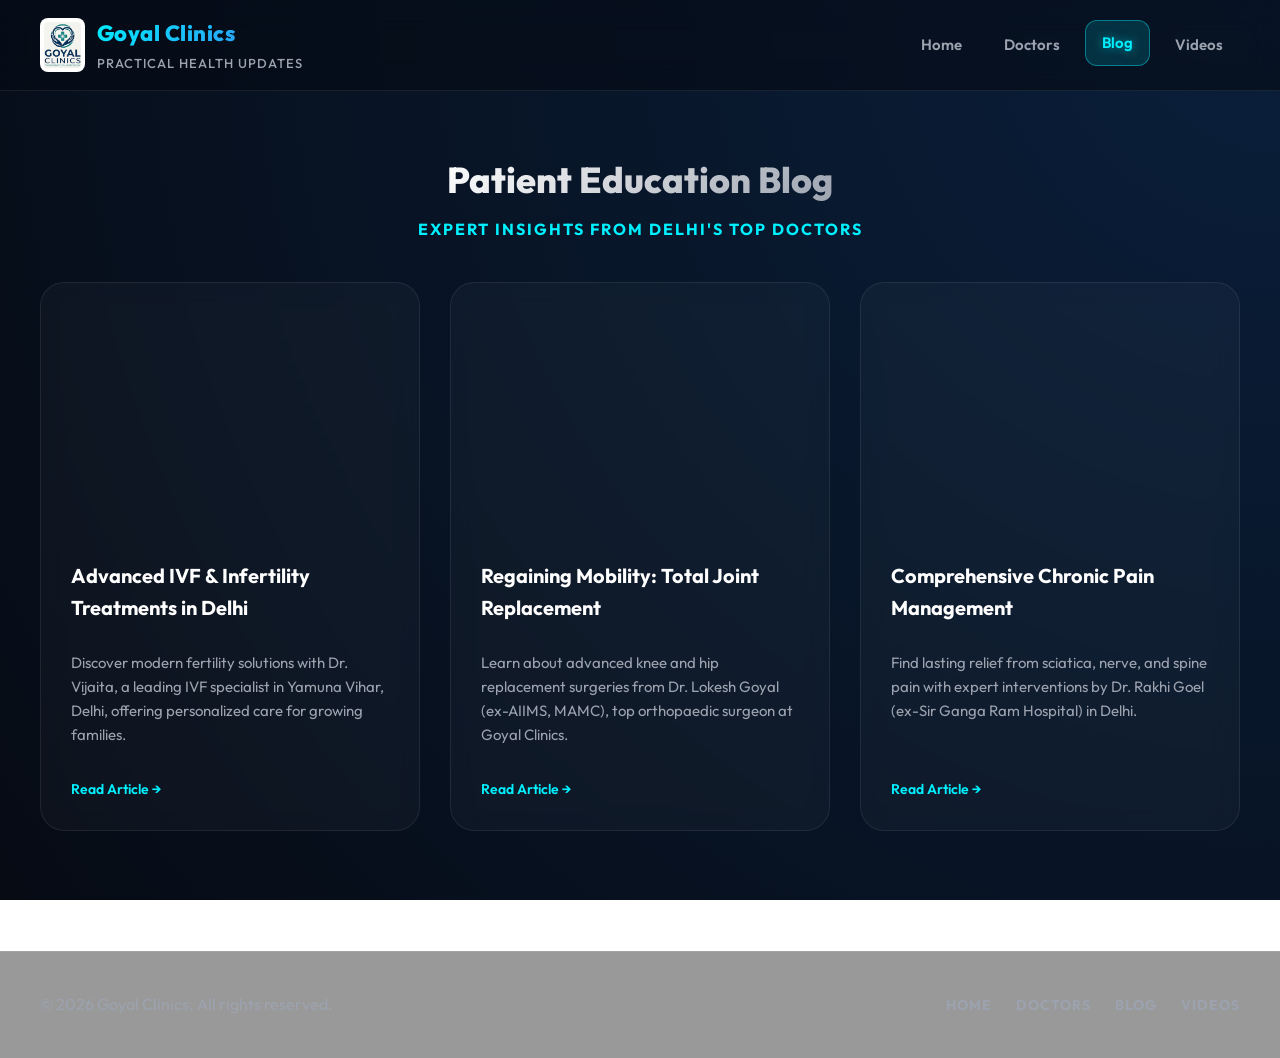
==== blog.html @ d4b0a879 "feat: add 3 SEO optimized medical blog posts and update sitemap" ====
<!DOCTYPE html>
<html lang="en">
  <head>
    <meta charset="utf-8" />
    <meta name="viewport" content="width=device-width, initial-scale=1" />
    <title>Blog | Goyal Clinics</title>
    <link rel="icon" type="image/png" href="css/IMG_4322.png" />
    <link rel="stylesheet" href="css/style.css" />
  </head>
  <body>
    <header>
      <div class="container topbar">
        <a href="index.html" class="logo">
          <img class="logo-icon" src="css/IMG_4322.png" alt="Goyal Clinics Logo" />
          <div class="logo-text">
            <strong>Goyal Clinics</strong>
            <span>Practical health updates</span>
          </div>
        </a>
        <nav aria-label="Primary navigation">
          <a href="index.html">Home</a>
          <a href="doctors.html">Doctors</a>
          <a href="blog.html" aria-current="page">Blog</a>
          <a href="videos.html">Videos</a>
        </nav>
      </div>
    </header>

    <main class="container">
      <section class="section">
        <div class="section-title">
          <h3>Patient Education Blog</h3>
          <span>Expert insights from Delhi's top doctors</span>
        </div>
        
        <div style="display: grid; grid-template-columns: repeat(auto-fit, minmax(300px, 1fr)); gap: 30px; margin-top: 40px;">
          <!-- Blog 1: IVF -->
          <a href="blog-ivf-treatment-delhi.html" class="panel" style="text-decoration: none; display: flex; flex-direction: column; transition: transform 0.3s ease;">
            <div style="width: 100%; height: 200px; background: url('https://images.unsplash.com/photo-1559839734-2b71ea197ec2?auto=format&fit=crop&q=80&w=800') center/cover; border-radius: 8px; margin-bottom: 20px;"></div>
            <h4 style="color: #fff; margin-bottom: 12px; font-size: 20px;">Advanced IVF & Infertility Treatments in Delhi</h4>
            <p class="muted" style="flex-grow: 1; font-size: 15px;">Discover modern fertility solutions with Dr. Vijaita, a leading IVF specialist in Yamuna Vihar, Delhi, offering personalized care for growing families.</p>
            <span style="color: var(--brand); font-weight: 600; margin-top: 16px; font-size: 14px;">Read Article &rarr;</span>
          </a>

          <!-- Blog 2: Joint Replacement -->
          <a href="blog-joint-replacement-surgeon-delhi.html" class="panel" style="text-decoration: none; display: flex; flex-direction: column; transition: transform 0.3s ease;">
            <div style="width: 100%; height: 200px; background: url('https://images.unsplash.com/photo-1579684385127-1ef15d508118?auto=format&fit=crop&q=80&w=800') center/cover; border-radius: 8px; margin-bottom: 20px;"></div>
            <h4 style="color: #fff; margin-bottom: 12px; font-size: 20px;">Regaining Mobility: Total Joint Replacement</h4>
            <p class="muted" style="flex-grow: 1; font-size: 15px;">Learn about advanced knee and hip replacement surgeries from Dr. Lokesh Goyal (ex-AIIMS, MAMC), top orthopaedic surgeon at Goyal Clinics.</p>
            <span style="color: var(--brand); font-weight: 600; margin-top: 16px; font-size: 14px;">Read Article &rarr;</span>
          </a>

          <!-- Blog 3: Pain Management -->
          <a href="blog-pain-management-specialist-delhi.html" class="panel" style="text-decoration: none; display: flex; flex-direction: column; transition: transform 0.3s ease;">
            <div style="width: 100%; height: 200px; background: url('https://images.unsplash.com/photo-1584515933487-779824d29309?auto=format&fit=crop&q=80&w=800') center/cover; border-radius: 8px; margin-bottom: 20px;"></div>
            <h4 style="color: #fff; margin-bottom: 12px; font-size: 20px;">Comprehensive Chronic Pain Management</h4>
            <p class="muted" style="flex-grow: 1; font-size: 15px;">Find lasting relief from sciatica, nerve, and spine pain with expert interventions by Dr. Rakhi Goel (ex-Sir Ganga Ram Hospital) in Delhi.</p>
            <span style="color: var(--brand); font-weight: 600; margin-top: 16px; font-size: 14px;">Read Article &rarr;</span>
          </a>
        </div>
      </section>
    </main>

    <footer>
      <div class="container footer-row">
        <div>© 2026 Goyal Clinics. All rights reserved.</div>
        <div class="small-links" aria-label="Quick links">
          <a href="index.html">Home</a>
          <a href="doctors.html">Doctors</a>
          <a href="blog.html">Blog</a>
          <a href="videos.html">Videos</a>
        </div>
      </div>
    </footer>
  </body>
</html>
---- css/style.css ----
@import url('https://fonts.googleapis.com/css2?family=Outfit:wght@300;400;500;600;700;800&display=swap');

:root {
  --bg: #060B14;
  --bg-gradient: radial-gradient(circle at top right, #0a1f3b 0%, #060B14 100%);
  --panel: rgba(255, 255, 255, 0.03);
  --panel-hover: rgba(255, 255, 255, 0.06);
  --panel-glass: rgba(6, 11, 20, 0.6);
  --text: #F3F4F6;
  --muted: #9CA3AF;
  --brand: #00F0FF;
  --brand-dim: rgba(0, 240, 255, 0.15);
  --brand-2: #3B82F6;
  --border: rgba(255, 255, 255, 0.08);
  --border-glow: rgba(0, 240, 255, 0.4);
  --shadow: 0 8px 32px 0 rgba(0, 0, 0, 0.37);
  --glow-shadow: 0 0 20px rgba(0, 240, 255, 0.15);
}

* {
  box-sizing: border-box;
}

html,
body {
  height: 100%;
}

body {
  margin: 0;
  font-family: 'Outfit', sans-serif;
  background: var(--bg-gradient);
  background-attachment: fixed;
  color: var(--text);
  line-height: 1.6;
  -webkit-font-smoothing: antialiased;
}

a {
  color: inherit;
  text-decoration: none;
  transition: all 0.3s ease;
}

img {
  max-width: 100%;
  height: auto;
  display: block;
}

.container {
  width: min(1200px, calc(100% - 40px));
  margin: 0 auto;
}

header {
  position: sticky;
  top: 0;
  z-index: 100;
  backdrop-filter: blur(16px);
  -webkit-backdrop-filter: blur(16px);
  background: var(--panel-glass);
  border-bottom: 1px solid var(--border);
  transition: all 0.3s ease;
}

.topbar {
  display: flex;
  align-items: center;
  justify-content: space-between;
  gap: 16px;
  padding: 16px 0;
}



.logo strong {
  font-size: 22px;
  font-weight: 800;
  letter-spacing: 0.5px;
  background: linear-gradient(135deg, var(--brand), var(--brand-2));
  -webkit-background-clip: text;
  -webkit-text-fill-color: transparent;
}

.logo span {
  font-size: 13px;
  color: var(--muted);
  font-weight: 500;
  text-transform: uppercase;
  letter-spacing: 1px;
}

nav {
  display: flex;
  gap: 8px;
  flex-wrap: wrap;
  justify-content: flex-end;
}

nav a {
  padding: 10px 16px;
  border-radius: 12px;
  border: 1px solid transparent;
  color: var(--muted);
  font-weight: 600;
  font-size: 15px;
  transition: all 0.3s cubic-bezier(0.4, 0, 0.2, 1);
}

nav a:hover, nav a[aria-current="page"] {
  background: var(--brand-dim);
  border-color: var(--border-glow);
  color: var(--brand);
  text-shadow: 0 0 10px rgba(0, 240, 255, 0.5);
  transform: translateY(-2px);
}

.hero {
  padding: 60px 0 40px;
}

.hero-grid {
  display: grid;
  grid-template-columns: 1.2fr 0.8fr;
  gap: 24px;
  align-items: stretch;
}

.hero-card {
  background: var(--panel);
  backdrop-filter: blur(10px);
  border: 1px solid var(--border);
  border-radius: 24px;
  box-shadow: var(--shadow);
  padding: 40px;
  position: relative;
  overflow: hidden;
  transition: transform 0.3s ease, box-shadow 0.3s ease;
}

.hero-card::before {
  content: '';
  position: absolute;
  top: -50%;
  left: -50%;
  width: 200%;
  height: 200%;
  background: radial-gradient(circle, var(--brand-dim) 0%, transparent 50%);
  opacity: 0.3;
  pointer-events: none;
}

.hero-card:hover {
  transform: translateY(-5px);
  box-shadow: var(--glow-shadow);
  border-color: rgba(255, 255, 255, 0.15);
}

.hero h2 {
  margin: 0 0 16px;
  font-size: clamp(28px, 3.5vw, 48px);
  line-height: 1.2;
  font-weight: 800;
  color: #fff;
}

.hero p {
  margin: 0 0 24px;
  color: var(--muted);
  font-size: 18px;
}

.stats-grid {
  margin-top: 30px;
  display: grid;
  grid-template-columns: repeat(3, minmax(0, 1fr));
  gap: 16px;
}

.stat-card {
  border: 1px solid var(--border);
  background: rgba(0, 0, 0, 0.2);
  border-radius: 16px;
  padding: 20px;
  text-align: center;
  transition: all 0.3s ease;
}

.stat-card:hover {
  border-color: var(--brand);
  background: var(--brand-dim);
  transform: scale(1.05);
}

.stat-card strong {
  display: block;
  font-size: 32px;
  font-weight: 800;
  line-height: 1;
  background: linear-gradient(135deg, var(--brand), #fff);
  -webkit-background-clip: text;
  -webkit-text-fill-color: transparent;
}

.stat-card span {
  display: block;
  margin-top: 8px;
  font-size: 13px;
  color: var(--muted);
  font-weight: 600;
  text-transform: uppercase;
  letter-spacing: 0.5px;
}

.institute-marquee {
  margin-top: 40px;
  border-top: 1px solid var(--border);
  padding-top: 30px;
  overflow: hidden;
  mask-image: linear-gradient(to right, transparent, black 15%, black 85%, transparent);
}

.institute-track {
  display: flex;
  gap: 16px;
  width: max-content;
  animation: scroll-institutes 30s linear infinite;
}

.institute-logo {
  display: inline-flex;
  align-items: center;
  justify-content: center;
  white-space: nowrap;
  padding: 12px 24px;
  border-radius: 999px;
  border: 1px solid var(--border);
  background: rgba(0, 0, 0, 0.3);
  color: var(--muted);
  font-size: 14px;
  font-weight: 700;
  letter-spacing: 0.5px;
  transition: all 0.3s ease;
}

.institute-logo:hover {
  color: #fff;
  border-color: var(--brand);
  background: var(--brand-dim);
  box-shadow: var(--glow-shadow);
}

@keyframes scroll-institutes {
  from { transform: translateX(0); }
  to { transform: translateX(-50%); }
}

.hero-badges {
  display: flex;
  gap: 12px;
  flex-wrap: wrap;
  margin-top: 24px;
}

.badge {
  border: 1px solid var(--border);
  background: var(--panel);
  padding: 12px 16px;
  border-radius: 16px;
  font-weight: 700;
  font-size: 14px;
  color: var(--text);
}

.cta-card {
  display: flex;
  flex-direction: column;
  gap: 16px;
  justify-content: center;
}

.btn-row {
  display: flex;
  gap: 16px;
  flex-wrap: wrap;
  margin-top: 10px;
}

.btn {
  display: inline-flex;
  align-items: center;
  justify-content: center;
  gap: 8px;
  padding: 14px 28px;
  border-radius: 999px;
  border: 1px solid transparent;
  font-weight: 800;
  font-size: 16px;
  cursor: pointer;
  transition: all 0.3s cubic-bezier(0.4, 0, 0.2, 1);
  text-transform: uppercase;
  letter-spacing: 1px;
}

.btn-primary {
  background: linear-gradient(135deg, var(--brand), var(--brand-2));
  color: #000;
  box-shadow: 0 4px 15px rgba(0, 240, 255, 0.3);
}

.btn-primary:hover {
  transform: translateY(-3px) scale(1.02);
  box-shadow: 0 8px 25px rgba(0, 240, 255, 0.5);
}

.btn-secondary {
  background: rgba(255, 255, 255, 0.05);
  color: #fff;
  border-color: rgba(255, 255, 255, 0.2);
}

.btn-secondary:hover {
  background: rgba(255, 255, 255, 0.1);
  border-color: #fff;
  transform: translateY(-3px);
}

.section {
  padding: 60px 0;
}

.hero-banner {
  margin-top: 40px;
  border: 1px solid rgba(255, 255, 255, 0.1);
  border-radius: 32px;
  overflow: hidden;
  background: linear-gradient(105deg, rgba(6, 11, 20, 0.95) 0%, rgba(6, 11, 20, 0.6) 100%),
    url("../ce05b0d8-c887-4ce3-b5c1-f48594f68617.jpeg");
  background-size: cover;
  background-position: center;
  box-shadow: var(--shadow);
  position: relative;
}

.hero-banner::after {
  content: '';
  position: absolute;
  top: 0; left: 0; right: 0; bottom: 0;
  background: linear-gradient(180deg, transparent 50%, rgba(6, 11, 20, 0.8) 100%);
  pointer-events: none;
}

.hero-banner-content {
  padding: clamp(40px, 6vw, 80px);
  max-width: 800px;
  position: relative;
  z-index: 1;
}

.hero-kicker {
  display: inline-block;
  margin: 0 0 16px;
  padding: 6px 16px;
  border-radius: 999px;
  border: 1px solid var(--border-glow);
  background: var(--brand-dim);
  color: var(--brand);
  font-size: 13px;
  font-weight: 800;
  text-transform: uppercase;
  letter-spacing: 1.5px;
}

.hero-banner h1 {
  margin: 0;
  line-height: 1.1;
  font-size: clamp(36px, 5vw, 64px);
  font-weight: 800;
  text-shadow: 0 4px 12px rgba(0, 0, 0, 0.5);
}

.hero-banner p {
  margin: 20px 0 32px;
  color: #D1D5DB;
  font-size: 20px;
  max-width: 600px;
}

.section-title {
  display: flex;
  flex-direction: column;
  align-items: center;
  text-align: center;
  margin-bottom: 40px;
}

.section-title h3 {
  margin: 0 0 8px;
  font-size: 36px;
  font-weight: 800;
  background: linear-gradient(135deg, #fff, var(--muted));
  -webkit-background-clip: text;
  -webkit-text-fill-color: transparent;
}

.section-title span {
  color: var(--brand);
  font-size: 16px;
  font-weight: 700;
  text-transform: uppercase;
  letter-spacing: 2px;
}

.grid-3 {
  display: grid;
  grid-template-columns: repeat(3, 1fr);
  gap: 24px;
}

.top-doctor-card {
  display: flex;
  flex-direction: column;
  background: var(--panel);
  border: 1px solid var(--border);
  border-radius: 24px;
  padding: 20px;
  transition: all 0.4s cubic-bezier(0.175, 0.885, 0.32, 1.275);
}

.top-doctor-card:hover {
  transform: translateY(-10px);
  border-color: rgba(255, 255, 255, 0.2);
  box-shadow: 0 20px 40px rgba(0, 0, 0, 0.4), 0 0 20px rgba(0, 240, 255, 0.1);
  background: var(--panel-hover);
}

.top-doctor-image {
  width: 100%;
  aspect-ratio: 1 / 1;
  height: auto;
  object-fit: cover;
  object-position: center top;
  border-radius: 16px;
  border: 1px solid var(--border);
  margin-bottom: 20px;
  transition: transform 0.5s ease;
}

.top-doctor-card:hover .top-doctor-image {
  transform: scale(1.02);
}

.top-doctor-card h4 {
  margin: 0 0 12px;
  font-size: 24px;
  font-weight: 700;
}

.panel {
  background: var(--panel);
  border: 1px solid var(--border);
  border-radius: 24px;
  padding: 30px;
  backdrop-filter: blur(10px);
  transition: all 0.3s ease;
}

.service {
  text-align: center;
}

.service:hover {
  border-color: var(--brand);
  box-shadow: var(--glow-shadow);
  transform: translateY(-5px);
}

.service h4 {
  margin: 0 0 12px;
  font-size: 22px;
  font-weight: 700;
}

.service p {
  margin: 0 0 20px;
  color: var(--muted);
  font-size: 16px;
}

.doctor-card {
  display: grid;
  grid-template-columns: 140px 1fr;
  gap: 24px;
  align-items: center;
  padding: 24px;
}

.doctor-card:hover {
  border-color: rgba(255, 255, 255, 0.2);
  background: var(--panel-hover);
}

.doctor-photo {
  width: 140px;
  height: 140px;
  border-radius: 24px;
  overflow: hidden;
  border: 2px solid var(--border);
  background: var(--panel-2);
  box-shadow: var(--shadow);
}

.doctor-photo img {
  width: 100%;
  height: 100%;
  object-fit: cover;
  object-position: center top;
}

.doctor-meta h4 {
  margin: 0 0 8px;
  font-size: 26px;
  font-weight: 800;
}

.doctor-meta p {
  margin: 0 0 16px;
  color: var(--brand);
  font-size: 16px;
  font-weight: 600;
}

.pill-row {
  display: flex;
  gap: 10px;
  flex-wrap: wrap;
}

.pill {
  border: 1px solid var(--border);
  background: rgba(0, 0, 0, 0.3);
  padding: 8px 16px;
  border-radius: 999px;
  font-size: 13px;
  font-weight: 700;
  color: var(--muted);
  transition: all 0.3s ease;
}

.pill:hover {
  color: #fff;
  border-color: var(--brand);
  box-shadow: 0 0 10px rgba(0, 240, 255, 0.2);
}

.know-more-link {
  display: inline-flex;
  align-items: center;
  justify-content: center;
  gap: 8px;
  padding: 12px 24px;
  border-radius: 999px;
  border: 1px solid var(--border);
  background: transparent;
  color: #fff;
  font-size: 14px;
  font-weight: 800;
  text-transform: uppercase;
  letter-spacing: 1px;
  transition: all 0.3s ease;
}

.know-more-link:hover {
  background: var(--brand);
  border-color: var(--brand);
  color: #000;
  box-shadow: 0 4px 15px rgba(0, 240, 255, 0.4);
}

.review-card p {
  margin: 0 0 20px;
  color: var(--text);
  font-size: 18px;
  font-style: italic;
  line-height: 1.8;
}

.review-card strong {
  font-size: 16px;
  color: var(--brand);
}

.testimonial-carousel {
  display: grid;
  grid-template-columns: auto 1fr auto;
  gap: 20px;
  align-items: center;
}

.testimonial-viewport {
  overflow: hidden;
}

.testimonial-track {
  display: flex;
  transition: transform 0.6s cubic-bezier(0.25, 1, 0.5, 1);
}

.testimonial-slide {
  min-width: 100%;
}

.carousel-btn {
  width: 50px;
  height: 50px;
  border-radius: 999px;
  border: 1px solid var(--border);
  background: var(--panel);
  color: #fff;
  font-size: 28px;
  line-height: 1;
  cursor: pointer;
  transition: all 0.3s ease;
  display: flex;
  align-items: center;
  justify-content: center;
}

.carousel-btn:hover {
  background: var(--brand);
  color: #000;
  border-color: var(--brand);
  transform: scale(1.1);
}

.carousel-dots {
  display: flex;
  justify-content: center;
  gap: 12px;
  margin-top: 24px;
}

.dot {
  width: 10px;
  height: 10px;
  border-radius: 999px;
  border: 0;
  background: rgba(255, 255, 255, 0.2);
  cursor: pointer;
  transition: all 0.3s ease;
}

.dot.active {
  width: 32px;
  background: var(--brand);
  box-shadow: 0 0 10px rgba(0, 240, 255, 0.5);
}

.whatsapp-float {
  position: fixed;
  right: 30px;
  bottom: 30px;
  z-index: 50;
  display: inline-flex;
  align-items: center;
  justify-content: center;
  padding: 16px 24px;
  border-radius: 999px;
  border: 1px solid rgba(255, 255, 255, 0.1);
  background: linear-gradient(135deg, #25D366, #128C7E);
  color: #ffffff;
  font-size: 15px;
  font-weight: 800;
  text-transform: uppercase;
  letter-spacing: 1px;
  box-shadow: 0 10px 30px rgba(37, 211, 102, 0.4);
  transition: all 0.3s cubic-bezier(0.175, 0.885, 0.32, 1.275);
}

.whatsapp-float:hover {
  transform: translateY(-5px) scale(1.05);
  box-shadow: 0 15px 40px rgba(37, 211, 102, 0.6);
}

.muted {
  color: var(--muted);
}

.divider {
  height: 1px;
  background: linear-gradient(90deg, transparent, var(--border), transparent);
  margin: 40px 0;
}

.contact-grid {
  display: grid;
  grid-template-columns: 1fr 1fr;
  gap: 24px;
}

label {
  display: block;
  font-weight: 700;
  font-size: 14px;
  margin-bottom: 8px;
  color: var(--muted);
  text-transform: uppercase;
  letter-spacing: 1px;
}

input,
textarea {
  width: 100%;
  padding: 16px;
  border-radius: 16px;
  border: 1px solid var(--border);
  background: rgba(0, 0, 0, 0.4);
  color: #fff;
  font-family: inherit;
  font-size: 16px;
  outline: none;
  transition: all 0.3s ease;
}

input:focus,
textarea:focus {
  border-color: var(--brand);
  box-shadow: 0 0 0 4px var(--brand-dim);
  background: rgba(0, 0, 0, 0.6);
}

textarea {
  resize: vertical;
  min-height: 140px;
}

footer {
  padding: 40px 0;
  background: rgba(0, 0, 0, 0.4);
  border-top: 1px solid var(--border);
  margin-top: 60px;
  color: var(--muted);
}

.footer-row {
  display: flex;
  justify-content: space-between;
  gap: 20px;
  flex-wrap: wrap;
  align-items: center;
}

.small-links {
  display: flex;
  gap: 24px;
  flex-wrap: wrap;
  font-weight: 700;
}

.small-links a {
  color: var(--muted);
  text-transform: uppercase;
  letter-spacing: 1px;
  font-size: 14px;
}

.small-links a:hover {
  color: var(--brand);
}

@media (max-width: 900px) {
  .hero-grid {
    grid-template-columns: 1fr;
  }
  .institute-track {
    animation-duration: 20s;
  }
  .grid-3 {
    grid-template-columns: 1fr;
  }
  .stats-grid {
    grid-template-columns: 1fr;
  }
  .testimonial-carousel {
    grid-template-columns: 1fr;
  }
  .carousel-btn {
    display: none;
  }
  .contact-grid {
    grid-template-columns: 1fr;
  }
  
  /* Mobile styling applied before */
  .topbar {
    flex-direction: column;
    text-align: center;
  }
  nav {
    justify-content: center;
    width: 100%;
  }
  .footer-row {
    flex-direction: column;
    justify-content: center;
  }
  .small-links {
    justify-content: center;
  }
  .doctor-card {
    grid-template-columns: 1fr;
    text-align: center;
    gap: 16px;
  }
  .doctor-photo {
    width: 140px;
    height: 140px;
    margin: 0 auto;
  }
  .pill-row {
    justify-content: center;
  }
}

.logo {
  display: flex;
  flex-direction: row;
  align-items: center;
  gap: 12px;
  text-decoration: none;
  transition: transform 0.3s ease;
}
.logo:hover {
  transform: translateY(-2px);
}
.logo-text {
  display: flex;
  flex-direction: column;
  gap: 2px;
}
.logo-icon {
  width: auto;
  max-width: 200px;
  height: 54px;
  object-fit: contain;
  background-color: #ffffff;
  padding: 4px;
  border-radius: 8px;
  display: block;
}

/* Timeline Component */
.timeline {
            position: relative;
            max-width: 800px;
            margin: 40px auto;
            padding-left: 50px;
          }
          
          .timeline::before {
            content: '';
            position: absolute;
            top: 0;
            bottom: 0;
            left: 24px;
            width: 2px;
            background: linear-gradient(180deg, var(--brand), var(--brand-2));
            box-shadow: var(--glow-shadow);
          }
          
          .timeline-item {
            position: relative;
            margin-bottom: 40px;
          }
          
          .timeline-item:last-child {
            margin-bottom: 0;
          }
          
          .timeline-dot {
            position: absolute;
            left: -50px;
            width: 50px;
            height: 50px;
            border-radius: 50%;
            background: #fff;
            border: 3px solid var(--panel);
            display: flex;
            align-items: center;
            justify-content: center;
            overflow: hidden;
            box-shadow: 0 0 15px rgba(0, 240, 255, 0.4);
            z-index: 1;
          }
          
          .timeline-dot img {
            width: 32px;
            height: 32px;
            object-fit: contain;
          }
          
          .timeline-content {
            background: var(--panel);
            border: 1px solid var(--border);
            border-radius: 16px;
            padding: 24px;
            backdrop-filter: blur(10px);
            transition: all 0.3s ease;
          }
          
          .timeline-content:hover {
            transform: translateX(8px);
            border-color: var(--brand);
            box-shadow: var(--glow-shadow);
            background: var(--panel-hover);
          }
          
          .timeline-content h4 {
            margin: 0 0 6px;
            color: var(--brand);
            font-size: 20px;
            font-weight: 800;
          }
          
          .timeline-content p {
            margin: 0;
            color: var(--text);
            font-size: 16px;
          }
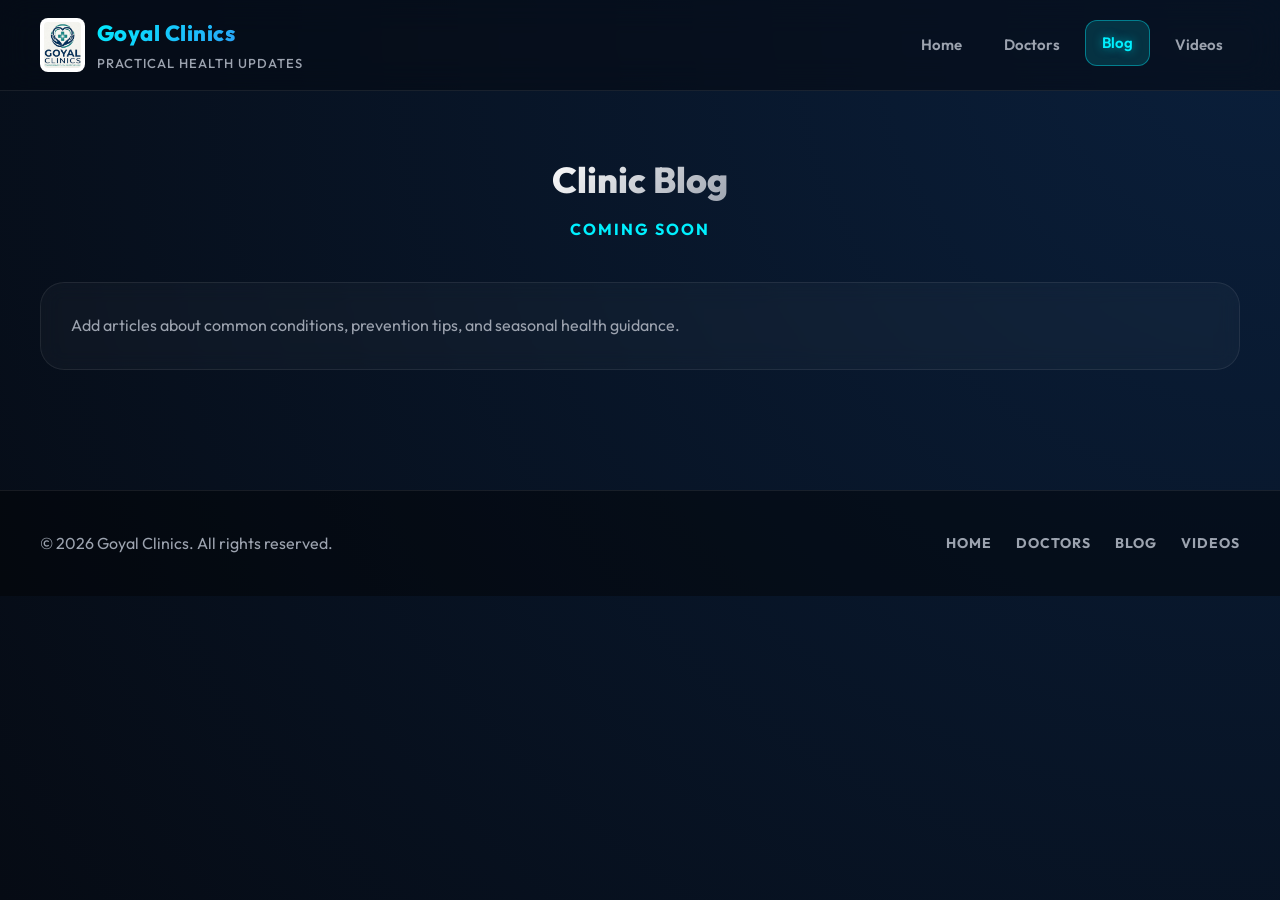
==== commit 4e7d7827: "refactor: remove three blog posts and update blog listing and sitemap accordingly" ====
--- a/blog.html
+++ b/blog.html
@@ -29,34 +29,13 @@
     <main class="container">
       <section class="section">
         <div class="section-title">
-          <h3>Patient Education Blog</h3>
-          <span>Expert insights from Delhi's top doctors</span>
+          <h3>Clinic Blog</h3>
+          <span>Coming soon</span>
         </div>
-        
-        <div style="display: grid; grid-template-columns: repeat(auto-fit, minmax(300px, 1fr)); gap: 30px; margin-top: 40px;">
-          <!-- Blog 1: IVF -->
-          <a href="blog-ivf-treatment-delhi.html" class="panel" style="text-decoration: none; display: flex; flex-direction: column; transition: transform 0.3s ease;">
-            <div style="width: 100%; height: 200px; background: url('https://images.unsplash.com/photo-1559839734-2b71ea197ec2?auto=format&fit=crop&q=80&w=800') center/cover; border-radius: 8px; margin-bottom: 20px;"></div>
-            <h4 style="color: #fff; margin-bottom: 12px; font-size: 20px;">Advanced IVF & Infertility Treatments in Delhi</h4>
-            <p class="muted" style="flex-grow: 1; font-size: 15px;">Discover modern fertility solutions with Dr. Vijaita, a leading IVF specialist in Yamuna Vihar, Delhi, offering personalized care for growing families.</p>
-            <span style="color: var(--brand); font-weight: 600; margin-top: 16px; font-size: 14px;">Read Article &rarr;</span>
-          </a>
-
-          <!-- Blog 2: Joint Replacement -->
-          <a href="blog-joint-replacement-surgeon-delhi.html" class="panel" style="text-decoration: none; display: flex; flex-direction: column; transition: transform 0.3s ease;">
-            <div style="width: 100%; height: 200px; background: url('https://images.unsplash.com/photo-1579684385127-1ef15d508118?auto=format&fit=crop&q=80&w=800') center/cover; border-radius: 8px; margin-bottom: 20px;"></div>
-            <h4 style="color: #fff; margin-bottom: 12px; font-size: 20px;">Regaining Mobility: Total Joint Replacement</h4>
-            <p class="muted" style="flex-grow: 1; font-size: 15px;">Learn about advanced knee and hip replacement surgeries from Dr. Lokesh Goyal (ex-AIIMS, MAMC), top orthopaedic surgeon at Goyal Clinics.</p>
-            <span style="color: var(--brand); font-weight: 600; margin-top: 16px; font-size: 14px;">Read Article &rarr;</span>
-          </a>
-
-          <!-- Blog 3: Pain Management -->
-          <a href="blog-pain-management-specialist-delhi.html" class="panel" style="text-decoration: none; display: flex; flex-direction: column; transition: transform 0.3s ease;">
-            <div style="width: 100%; height: 200px; background: url('https://images.unsplash.com/photo-1584515933487-779824d29309?auto=format&fit=crop&q=80&w=800') center/cover; border-radius: 8px; margin-bottom: 20px;"></div>
-            <h4 style="color: #fff; margin-bottom: 12px; font-size: 20px;">Comprehensive Chronic Pain Management</h4>
-            <p class="muted" style="flex-grow: 1; font-size: 15px;">Find lasting relief from sciatica, nerve, and spine pain with expert interventions by Dr. Rakhi Goel (ex-Sir Ganga Ram Hospital) in Delhi.</p>
-            <span style="color: var(--brand); font-weight: 600; margin-top: 16px; font-size: 14px;">Read Article &rarr;</span>
-          </a>
+        <div class="panel">
+          <p class="muted" style="margin:0;">
+            Add articles about common conditions, prevention tips, and seasonal health guidance.
+          </p>
         </div>
       </section>
     </main>
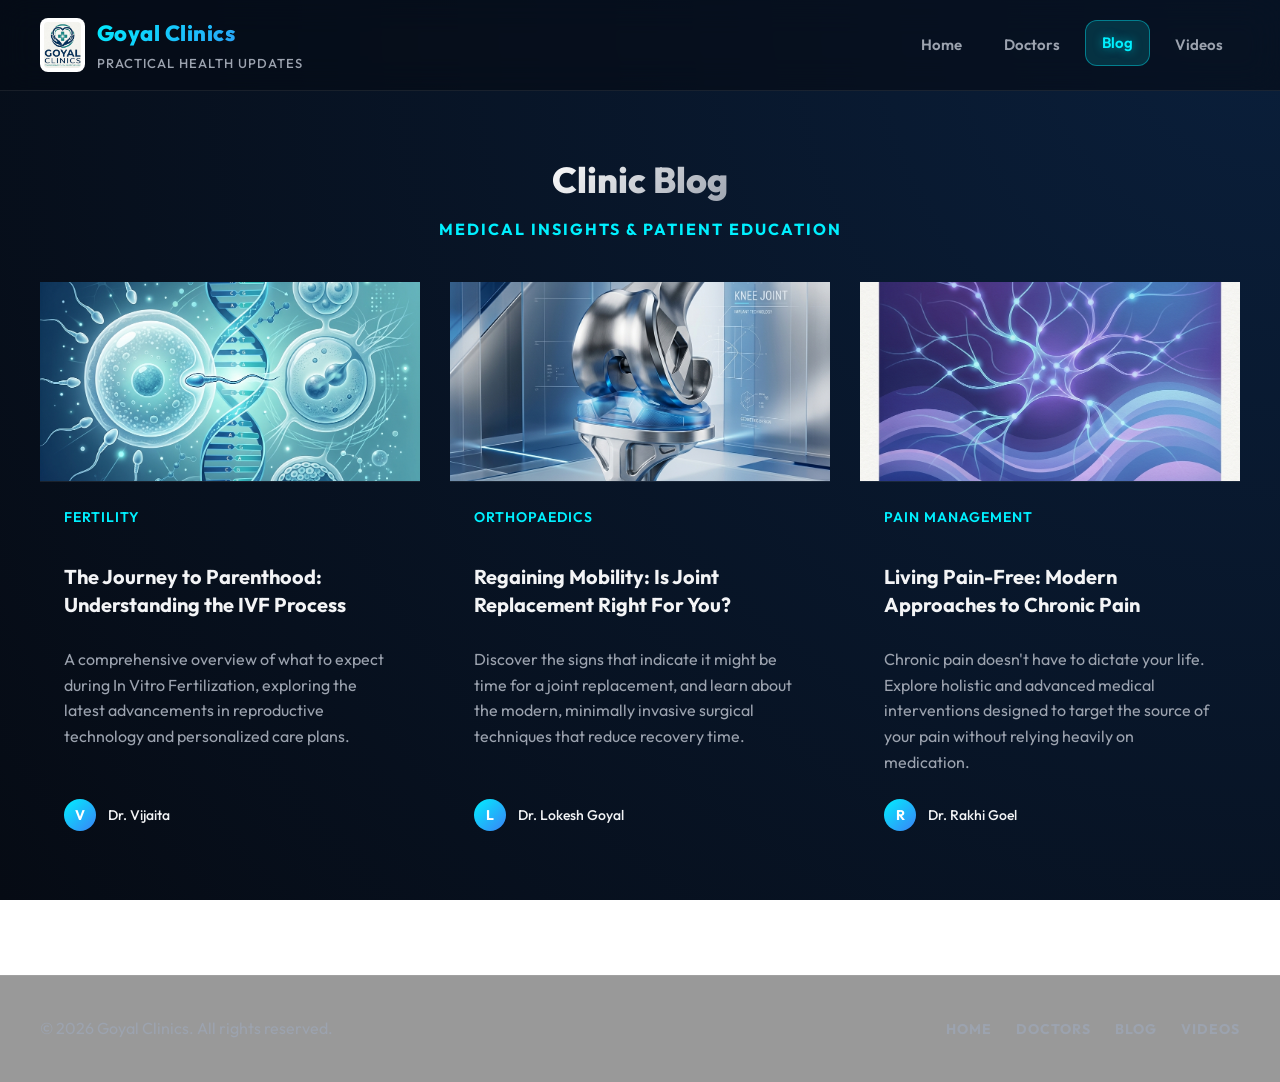
==== commit 5f1aa569: "feat: add 3 generic blog entries with generated abstract medical images" ====
--- a/blog.html
+++ b/blog.html
@@ -30,12 +30,51 @@
       <section class="section">
         <div class="section-title">
           <h3>Clinic Blog</h3>
-          <span>Coming soon</span>
+          <span>Medical insights & patient education</span>
         </div>
-        <div class="panel">
-          <p class="muted" style="margin:0;">
-            Add articles about common conditions, prevention tips, and seasonal health guidance.
-          </p>
+        
+        <div style="display: grid; grid-template-columns: repeat(auto-fit, minmax(300px, 1fr)); gap: 30px;">
+          <!-- IVF Blog -->
+          <div class="card" style="display: flex; flex-direction: column; overflow: hidden; padding: 0;">
+            <img src="ivf-blog.png" alt="IVF Abstract" style="width: 100%; height: 200px; object-fit: cover; border-bottom: 1px solid rgba(255, 255, 255, 0.08);" />
+            <div style="padding: 24px; flex-grow: 1; display: flex; flex-direction: column;">
+              <span style="color: var(--brand); font-size: 14px; margin-bottom: 8px; font-weight: 600; text-transform: uppercase; letter-spacing: 1px;">Fertility</span>
+              <h4 style="font-size: 20px; margin-bottom: 12px; line-height: 1.4;">The Journey to Parenthood: Understanding the IVF Process</h4>
+              <p class="muted" style="margin-bottom: 24px; flex-grow: 1;">A comprehensive overview of what to expect during In Vitro Fertilization, exploring the latest advancements in reproductive technology and personalized care plans.</p>
+              <div style="display: flex; align-items: center; gap: 12px; margin-top: auto;">
+                <div style="width: 32px; height: 32px; border-radius: 50%; background: linear-gradient(135deg, var(--brand), #3B82F6); display: flex; align-items: center; justify-content: center; color: #fff; font-weight: bold; font-size: 14px;">V</div>
+                <span style="font-size: 14px; font-weight: 500;">Dr. Vijaita</span>
+              </div>
+            </div>
+          </div>
+
+          <!-- Joint Replacement Blog -->
+          <div class="card" style="display: flex; flex-direction: column; overflow: hidden; padding: 0;">
+            <img src="joint-blog.png" alt="Joint Replacement Abstract" style="width: 100%; height: 200px; object-fit: cover; border-bottom: 1px solid rgba(255, 255, 255, 0.08);" />
+            <div style="padding: 24px; flex-grow: 1; display: flex; flex-direction: column;">
+              <span style="color: var(--brand); font-size: 14px; margin-bottom: 8px; font-weight: 600; text-transform: uppercase; letter-spacing: 1px;">Orthopaedics</span>
+              <h4 style="font-size: 20px; margin-bottom: 12px; line-height: 1.4;">Regaining Mobility: Is Joint Replacement Right For You?</h4>
+              <p class="muted" style="margin-bottom: 24px; flex-grow: 1;">Discover the signs that indicate it might be time for a joint replacement, and learn about the modern, minimally invasive surgical techniques that reduce recovery time.</p>
+              <div style="display: flex; align-items: center; gap: 12px; margin-top: auto;">
+                <div style="width: 32px; height: 32px; border-radius: 50%; background: linear-gradient(135deg, var(--brand), #3B82F6); display: flex; align-items: center; justify-content: center; color: #fff; font-weight: bold; font-size: 14px;">L</div>
+                <span style="font-size: 14px; font-weight: 500;">Dr. Lokesh Goyal</span>
+              </div>
+            </div>
+          </div>
+
+          <!-- Pain Management Blog -->
+          <div class="card" style="display: flex; flex-direction: column; overflow: hidden; padding: 0;">
+            <img src="pain-blog.png" alt="Pain Management Abstract" style="width: 100%; height: 200px; object-fit: cover; border-bottom: 1px solid rgba(255, 255, 255, 0.08);" />
+            <div style="padding: 24px; flex-grow: 1; display: flex; flex-direction: column;">
+              <span style="color: var(--brand); font-size: 14px; margin-bottom: 8px; font-weight: 600; text-transform: uppercase; letter-spacing: 1px;">Pain Management</span>
+              <h4 style="font-size: 20px; margin-bottom: 12px; line-height: 1.4;">Living Pain-Free: Modern Approaches to Chronic Pain</h4>
+              <p class="muted" style="margin-bottom: 24px; flex-grow: 1;">Chronic pain doesn't have to dictate your life. Explore holistic and advanced medical interventions designed to target the source of your pain without relying heavily on medication.</p>
+              <div style="display: flex; align-items: center; gap: 12px; margin-top: auto;">
+                <div style="width: 32px; height: 32px; border-radius: 50%; background: linear-gradient(135deg, var(--brand), #3B82F6); display: flex; align-items: center; justify-content: center; color: #fff; font-weight: bold; font-size: 14px;">R</div>
+                <span style="font-size: 14px; font-weight: 500;">Dr. Rakhi Goel</span>
+              </div>
+            </div>
+          </div>
         </div>
       </section>
     </main>
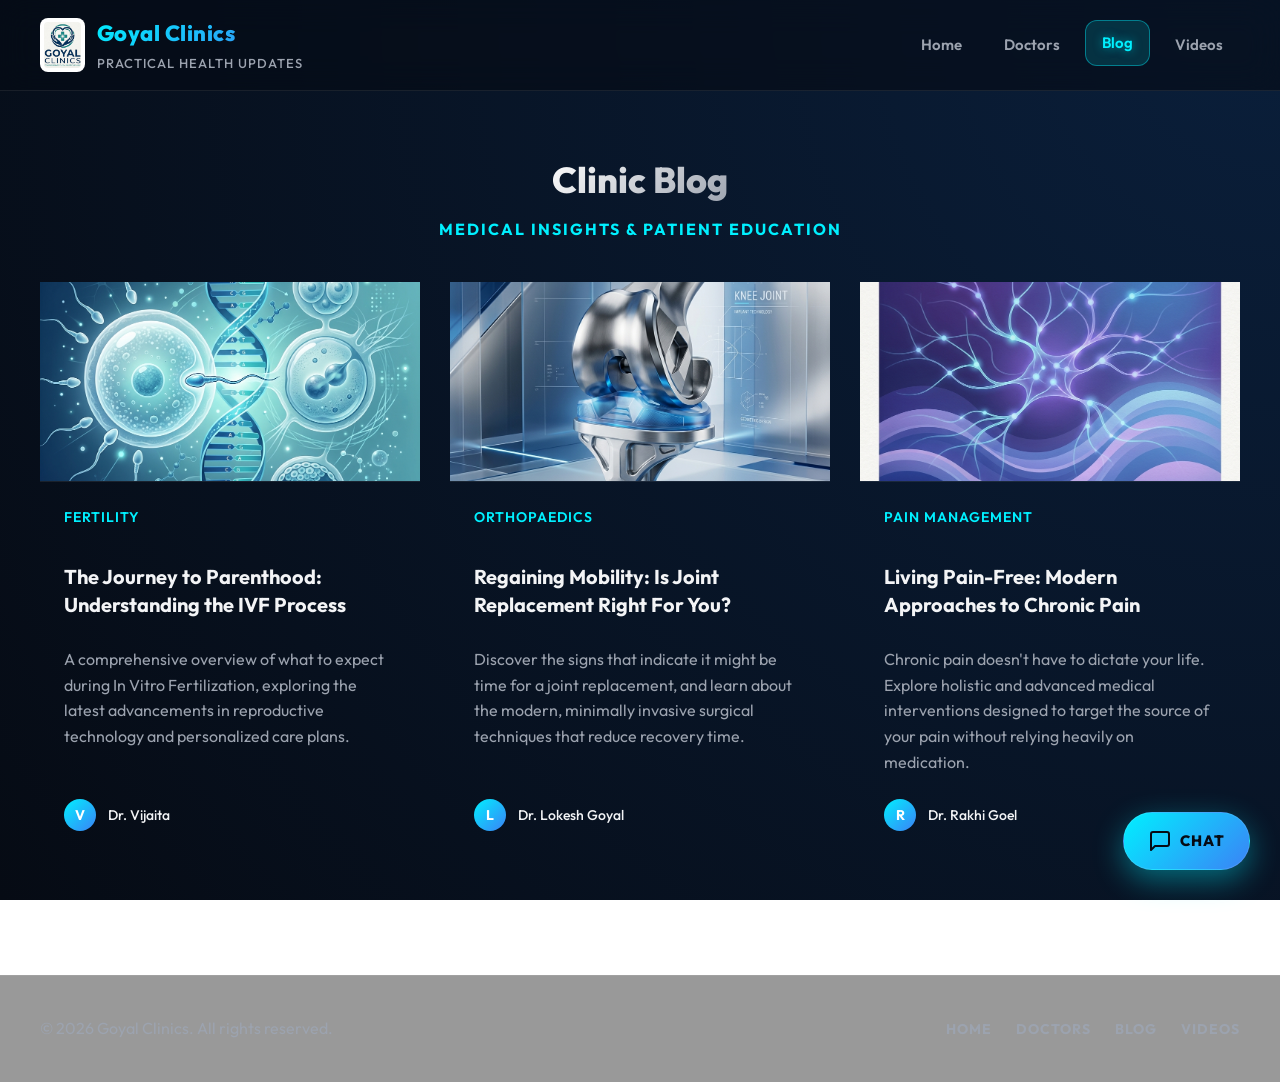
==== commit 9e7107f1: "feat: replace whatsapp integration with generic floating chat across all pages" ====
--- a/blog.html
+++ b/blog.html
@@ -90,6 +90,13 @@
         </div>
       </div>
     </footer>
+  
+    <a class="chat-float" href="#contact" aria-label="Chat with us">
+      <svg width="24" height="24" viewBox="0 0 24 24" fill="none" stroke="currentColor" stroke-width="2" stroke-linecap="round" stroke-linejoin="round" style="margin-right: 8px;">
+        <path d="M21 15a2 2 0 0 1-2 2H7l-4 4V5a2 2 0 0 1 2-2h14a2 2 0 0 1 2 2z"></path>
+      </svg>
+      Chat
+    </a>
   </body>
 </html>
 
--- a/css/style.css
+++ b/css/style.css
@@ -657,7 +657,7 @@
   box-shadow: 0 0 10px rgba(0, 240, 255, 0.5);
 }
 
-.whatsapp-float {
+.chat-float {
   position: fixed;
   right: 30px;
   bottom: 30px;
@@ -668,19 +668,19 @@
   padding: 16px 24px;
   border-radius: 999px;
   border: 1px solid rgba(255, 255, 255, 0.1);
-  background: linear-gradient(135deg, #25D366, #128C7E);
-  color: #ffffff;
+  background: linear-gradient(135deg, var(--brand), #3B82F6);
+  color: #060B14;
   font-size: 15px;
   font-weight: 800;
   text-transform: uppercase;
   letter-spacing: 1px;
-  box-shadow: 0 10px 30px rgba(37, 211, 102, 0.4);
+  box-shadow: 0 10px 30px rgba(0, 240, 255, 0.4);
   transition: all 0.3s cubic-bezier(0.175, 0.885, 0.32, 1.275);
 }
 
-.whatsapp-float:hover {
+.chat-float:hover {
   transform: translateY(-5px) scale(1.05);
-  box-shadow: 0 15px 40px rgba(37, 211, 102, 0.6);
+  box-shadow: 0 15px 40px rgba(0, 240, 255, 0.6);
 }
 
 .muted {
